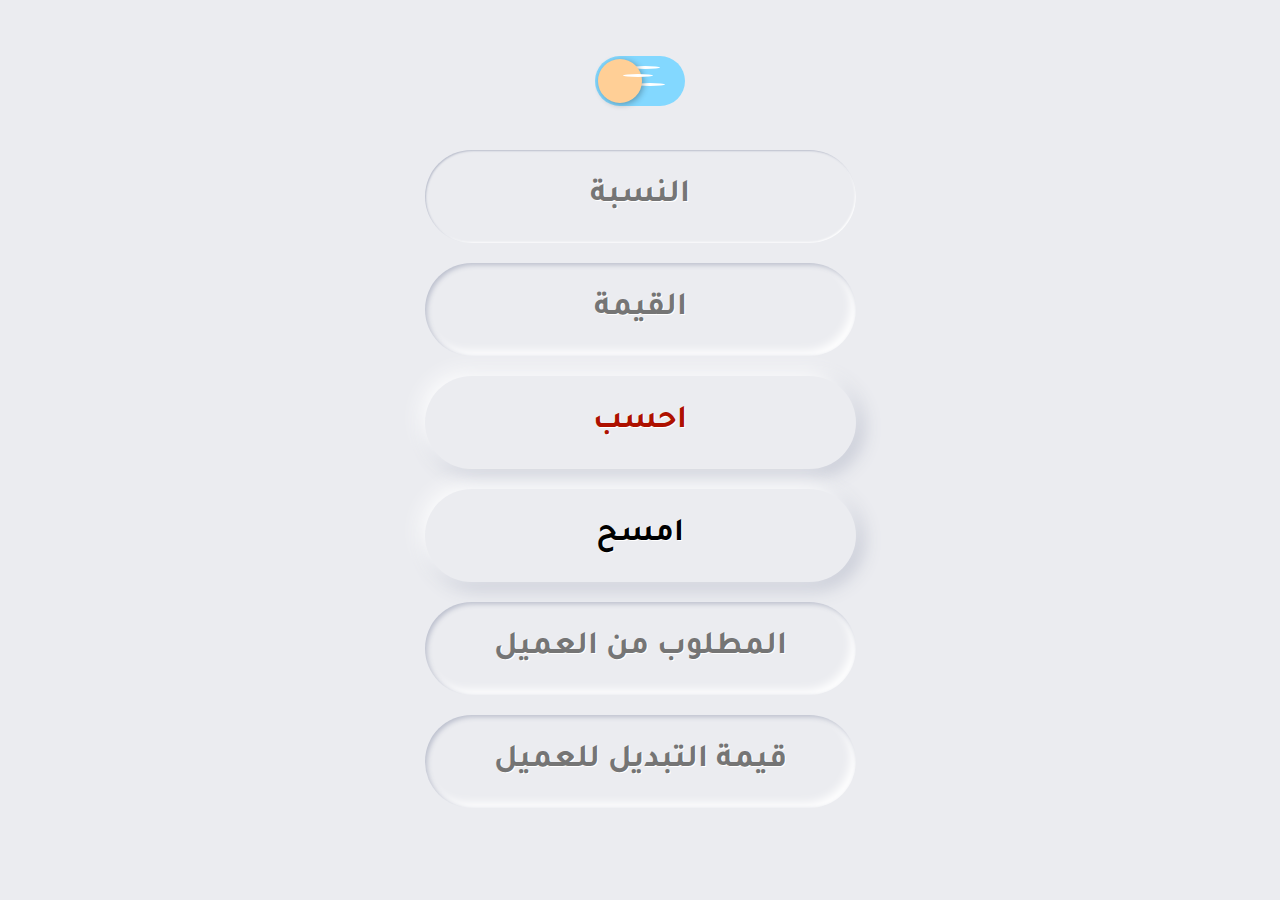
==== percentage-calculator/index.html @ 646aedae "percentage calc now integrated with main app" ====
<!DOCTYPE html>
<html lang="en">
  <head>
    <meta charset="UTF-8" />
    <meta
      name="viewport"
      content="width=device-width, initial-scale=1.0"
    />
    <title>حاسبة النسبة</title>
    <link rel="shortcut icon" href="/favicon.ico" />
    <link rel="icon" sizes="16x16 32x32 64x64" href="/favicon.ico" />
    <link
      href="https://fonts.googleapis.com/css2?family=Tajawal:wght@200;300;400;500;700;800;900&display=swap"
      rel="stylesheet"
    />
    <link rel="stylesheet" href="./style/style.css" />
    <link rel="manifest" href="manifest.webmanifest" />
    <link rel="apple-touch-icon" href="/icon-192x192.png" />
    <link rel="apple-touch-icon" href="/icon-256x256.png" />
    <link rel="apple-touch-icon" href="/icon-384x384.png" />
    <link rel="apple-touch-icon" href="/icon-512x512.png" />
    <meta name="apple-mobile-web-app-status-bar" content="#fff" />
    <meta name="theme-color" content="#fff" />
  </head>
  <body>
    <div class="toggleWrapper">
      <input name="theme" type="checkbox" class="dn" id="dn" />
      <label for="dn" class="toggle">
        <span class="toggle_handler">
          <span class="crater crater--1"></span>
          <span class="crater crater--2"></span>
          <span class="crater crater--3"></span>
        </span>
        <span class="star star--1"></span>
        <span class="star star--2"></span>
        <span class="star star--3"></span>
        <span class="star star--4"></span>
        <span class="star star--5"></span>
        <span class="star star--6"></span>
      </label>
    </div>
    <div class="calc-container">
      <form>
        <div class="input">
          <label>
            <input
              type="number"
              placeholder="النسبة"
              id="percent"
              maxlength="2"
              autocomplete="off"
            />
          </label>
          <label>
            <input
              type="number"
              placeholder="القيمة"
              id="amount"
              maxlength="4"
              autocomplete="off"
            />
          </label>
          <button class="red" id="calcBt" type="button">احسب</button>
        </div>
        <div class="output">
          <button class="black" id="deleteBt" type="reset">
            امسح
          </button>
          <label>
            <input
              type="number"
              class="result red"
              placeholder="المطلوب من العميل"
              id="agentResult"
              value=""
              readonly
            />
          </label>
          <label>
            <input
              type="number"
              class="result red"
              placeholder="قيمة التبديل للعميل"
              id="exchangeAmount"
              value=""
              readonly
            />
          </label>
        </div>
      </form>
    </div>
    <script src="./dark-mode.js"></script>
    <script src="./app.js"></script>
  </body>
</html>
---- percentage-calculator/style/style.css ----
@import url("https://fonts.googleapis.com/css2?family=Tajawal:wght@400;500;700;800;900&display=swap");
html {
  --color-red: #ae1100;
  --color-bg: #ebecf0;
  --color-shadow: #babecc;
  --color-white: #ffffff;
  --padding: 25px;
}

html[data-theme='dark'] {
  --color-red: #13cfbc;
  --color-bg: #1a1a1a;
  --color-shadow: rgba(0, 0, 0, 0.5);
  --color-white: #1a1a1a;
  --font-color: white;
}

*::after,
*::before {
  -webkit-box-sizing: border-box;
          box-sizing: border-box;
}

body,
p,
input,
button {
  font-family: 'Tajawal';
  color: var(--font-color);
  font-size: 3vh;
}

body {
  background-color: var(--color-bg);
  display: -webkit-box;
  display: -ms-flexbox;
  display: flex;
  -webkit-box-orient: vertical;
  -webkit-box-direction: normal;
      -ms-flex-direction: column;
          flex-direction: column;
  -webkit-box-pack: center;
      -ms-flex-pack: center;
          justify-content: center;
  -webkit-box-align: center;
      -ms-flex-align: center;
          align-items: center;
  height: 100vh;
  overflow: hidden;
  margin: 0;
}

.calc-container {
  display: -webkit-box;
  display: -ms-flexbox;
  display: flex;
  -webkit-box-align: center;
      -ms-flex-align: center;
          align-items: center;
  -webkit-box-pack: center;
      -ms-flex-pack: center;
          justify-content: center;
  -webkit-box-orient: vertical;
  -webkit-box-direction: normal;
      -ms-flex-direction: column;
          flex-direction: column;
  padding: 3vh;
  width: 38.4vh;
}

.calc-container button,
.calc-container input {
  margin: 10px 0;
  text-align: center;
  font-weight: bolder;
  border: 0;
  outline: 0;
  font-size: 1.2em;
  border-radius: 60vh;
  padding: 3vh;
  background-color: var(--color-bg);
  text-shadow: 1px 1px 0 var(--color-white);
}

@media only screen and (max-width: 600px) {
  .calc-container button,
  .calc-container input {
    font-size: 1em;
    border-radius: 9vh;
    padding: 3vh 1vh;
  }
}

input {
  padding: var(--padding) 30px;
  -webkit-box-shadow: inset 2px 2px 5px var(--color-shadow), inset -5px -5px 10px var(--color-white);
          box-shadow: inset 2px 2px 5px var(--color-shadow), inset -5px -5px 10px var(--color-white);
  -webkit-box-sizing: border-box;
          box-sizing: border-box;
  -webkit-transition: 0.2s ease-in-out;
  transition: 0.2s ease-in-out;
}

input:focus {
  -webkit-box-shadow: inset 1px 1px 2px var(--color-shadow), inset -1px -1px 2px var(--color-white);
          box-shadow: inset 1px 1px 2px var(--color-shadow), inset -1px -1px 2px var(--color-white);
}

input::-webkit-outer-spin-button, input::-webkit-inner-spin-button {
  -webkit-appearance: none;
  margin: 0;
}

.result,
.red {
  color: var(--color-red);
}

.input,
.output {
  display: -webkit-box;
  display: -ms-flexbox;
  display: flex;
  -webkit-box-orient: vertical;
  -webkit-box-direction: normal;
      -ms-flex-direction: column;
          flex-direction: column;
  -webkit-box-pack: center;
      -ms-flex-pack: center;
          justify-content: center;
  -webkit-box-align: center;
      -ms-flex-align: center;
          align-items: center;
}

button {
  width: 100%;
  padding: 35px 0;
  color: var(--font-color);
  font-weight: bold;
  -webkit-box-shadow: -5px -5px 20px var(--color-white), 5px 5px 20px var(--color-shadow);
          box-shadow: -5px -5px 20px var(--color-white), 5px 5px 20px var(--color-shadow);
  -webkit-transition: all 0.2s ease-in-out;
  transition: all 0.2s ease-in-out;
  cursor: pointer;
  font-weight: 600;
}

button:hover {
  -webkit-box-shadow: -2px -2px 5px var(--color-white), 2px 2px 5px var(--color-shadow);
          box-shadow: -2px -2px 5px var(--color-white), 2px 2px 5px var(--color-shadow);
}

button:active {
  -webkit-box-shadow: inset 1px 1px 2px var(--color-shadow), inset -1px -1px 2px var(--color-white);
          box-shadow: inset 1px 1px 2px var(--color-shadow), inset -1px -1px 2px var(--color-white);
}

.toggleWrapper {
  overflow: hidden;
}

.toggleWrapper input {
  position: absolute;
  left: -99em;
}

.toggleWrapper .toggle {
  cursor: pointer;
  display: inline-block;
  position: relative;
  width: 90px;
  height: 50px;
  background-color: #83d8ff;
  border-radius: 84px;
  -webkit-transition: background-color 200ms cubic-bezier(0.445, 0.05, 0.55, 0.95);
  transition: background-color 200ms cubic-bezier(0.445, 0.05, 0.55, 0.95);
}

.toggleWrapper .toggle .toggle_handler {
  display: inline-block;
  position: relative;
  z-index: 1;
  top: 3px;
  left: 3px;
  width: 44px;
  height: 44px;
  background-color: #ffcf96;
  border-radius: 50px;
  -webkit-box-shadow: 0 2px 6px rgba(0, 0, 0, 0.3);
          box-shadow: 0 2px 6px rgba(0, 0, 0, 0.3);
  -webkit-transition: all 400ms cubic-bezier(0.68, -0.55, 0.265, 1.55);
  transition: all 400ms cubic-bezier(0.68, -0.55, 0.265, 1.55);
  -webkit-transform: rotate(-45deg);
          transform: rotate(-45deg);
}

.toggleWrapper .toggle .toggle_handler .crater {
  position: absolute;
  background-color: #e8cda5;
  opacity: 0;
  -webkit-transition: opacity 200ms ease-in-out;
  transition: opacity 200ms ease-in-out;
  border-radius: 100%;
}

.toggleWrapper .toggle .toggle_handler .crater--1 {
  top: 18px;
  left: 10px;
  width: 4px;
  height: 4px;
}

.toggleWrapper .toggle .toggle_handler .crater--2 {
  top: 28px;
  left: 22px;
  width: 6px;
  height: 6px;
}

.toggleWrapper .toggle .toggle_handler .crater--3 {
  top: 10px;
  left: 25px;
  width: 8px;
  height: 8px;
}

.toggleWrapper .toggle .star {
  position: absolute;
  background-color: #ffffff;
  -webkit-transition: all 300ms cubic-bezier(0.445, 0.05, 0.55, 0.95);
  transition: all 300ms cubic-bezier(0.445, 0.05, 0.55, 0.95);
  border-radius: 50%;
}

.toggleWrapper .toggle .star--1 {
  top: 10px;
  left: 35px;
  z-index: 0;
  width: 30px;
  height: 3px;
}

.toggleWrapper .toggle .star--2 {
  top: 18px;
  left: 28px;
  z-index: 1;
  width: 30px;
  height: 3px;
}

.toggleWrapper .toggle .star--3 {
  top: 27px;
  left: 40px;
  z-index: 0;
  width: 30px;
  height: 3px;
}

.toggleWrapper .toggle .star--4,
.toggleWrapper .toggle .star--5,
.toggleWrapper .toggle .star--6 {
  opacity: 0;
  -webkit-transition: all 300ms 0 cubic-bezier(0.445, 0.05, 0.55, 0.95);
  transition: all 300ms 0 cubic-bezier(0.445, 0.05, 0.55, 0.95);
}

.toggleWrapper .toggle .star--4 {
  top: 16px;
  left: 11px;
  z-index: 0;
  width: 2px;
  height: 2px;
  -webkit-transform: translate3d(3px, 0, 0);
          transform: translate3d(3px, 0, 0);
}

.toggleWrapper .toggle .star--5 {
  top: 32px;
  left: 17px;
  z-index: 0;
  width: 3px;
  height: 3px;
  -webkit-transform: translate3d(3px, 0, 0);
          transform: translate3d(3px, 0, 0);
}

.toggleWrapper .toggle .star--6 {
  top: 36px;
  left: 28px;
  z-index: 0;
  width: 2px;
  height: 2px;
  -webkit-transform: translate3d(3px, 0, 0);
          transform: translate3d(3px, 0, 0);
}

@media only screen and (max-width: 600px) {
  .toggleWrapper {
    -webkit-transform: scale(0.8);
            transform: scale(0.8);
  }
}

[type='checkbox']:checked + .toggle {
  background-color: #749dd6;
}

[type='checkbox']:checked + .toggle:before {
  color: #749ed7;
}

[type='checkbox']:checked + .toggle:after {
  color: #ffffff;
}

[type='checkbox']:checked + .toggle .calc-container {
  background-color: red;
}

[type='checkbox']:checked + .toggle .toggle_handler {
  background-color: #ffe5b5;
  -webkit-transform: translate3d(40px, 0, 0) rotate(0);
          transform: translate3d(40px, 0, 0) rotate(0);
}

[type='checkbox']:checked + .toggle .toggle_handler .crater {
  opacity: 1;
}

@-webkit-keyframes randomMove {
  0% {
    opacity: 0;
  }
  100% {
    opacity: 1;
  }
  0% {
    opacity: 0;
  }
}

@keyframes randomMove {
  0% {
    opacity: 0;
  }
  100% {
    opacity: 1;
  }
  0% {
    opacity: 0;
  }
}

[type='checkbox']:checked + .toggle .star--1,
[type='checkbox']:checked + .toggle .star--2,
[type='checkbox']:checked + .toggle .star--3,
[type='checkbox']:checked + .toggle .star--4,
[type='checkbox']:checked + .toggle .star--5,
[type='checkbox']:checked + .toggle .star--6 {
  animation: randomMove 3s infinite ease-in-out alternate-reverse;
}

[type='checkbox']:checked + .toggle .star--1 {
  width: 2px;
  height: 2px;
  -webkit-animation-delay: 2s;
          animation-delay: 2s;
}

[type='checkbox']:checked + .toggle .star--2 {
  width: 4px;
  height: 4px;
  -webkit-transform: translate3d(-7px, 0, 0);
          transform: translate3d(-7px, 0, 0);
  -webkit-animation-delay: 8s;
          animation-delay: 8s;
}

[type='checkbox']:checked + .toggle .star--3 {
  width: 2px;
  height: 2px;
  -webkit-transform: translate3d(-7px, 0, 0);
          transform: translate3d(-7px, 0, 0);
  -webkit-animation-delay: 5s;
          animation-delay: 5s;
}

[type='checkbox']:checked + .toggle .star--4,
[type='checkbox']:checked + .toggle .star--5,
[type='checkbox']:checked + .toggle .star--6 {
  opacity: 1;
  -webkit-transform: translate3d(0, 0, 0);
          transform: translate3d(0, 0, 0);
}

[type='checkbox']:checked + .toggle .star--4 {
  -webkit-transition: all 300ms 200ms cubic-bezier(0.445, 0.05, 0.55, 0.95);
  transition: all 300ms 200ms cubic-bezier(0.445, 0.05, 0.55, 0.95);
  -webkit-animation-delay: 12s;
          animation-delay: 12s;
}

[type='checkbox']:checked + .toggle .star--5 {
  -webkit-transition: all 300ms 300ms cubic-bezier(0.445, 0.05, 0.55, 0.95);
  transition: all 300ms 300ms cubic-bezier(0.445, 0.05, 0.55, 0.95);
  -webkit-animation-delay: 9s;
          animation-delay: 9s;
}

[type='checkbox']:checked + .toggle .star--6 {
  -webkit-transition: all 300ms 400ms cubic-bezier(0.445, 0.05, 0.55, 0.95);
  transition: all 300ms 400ms cubic-bezier(0.445, 0.05, 0.55, 0.95);
  -webkit-animation-delay: 1s;
          animation-delay: 1s;
}
/*# sourceMappingURL=style.css.map */
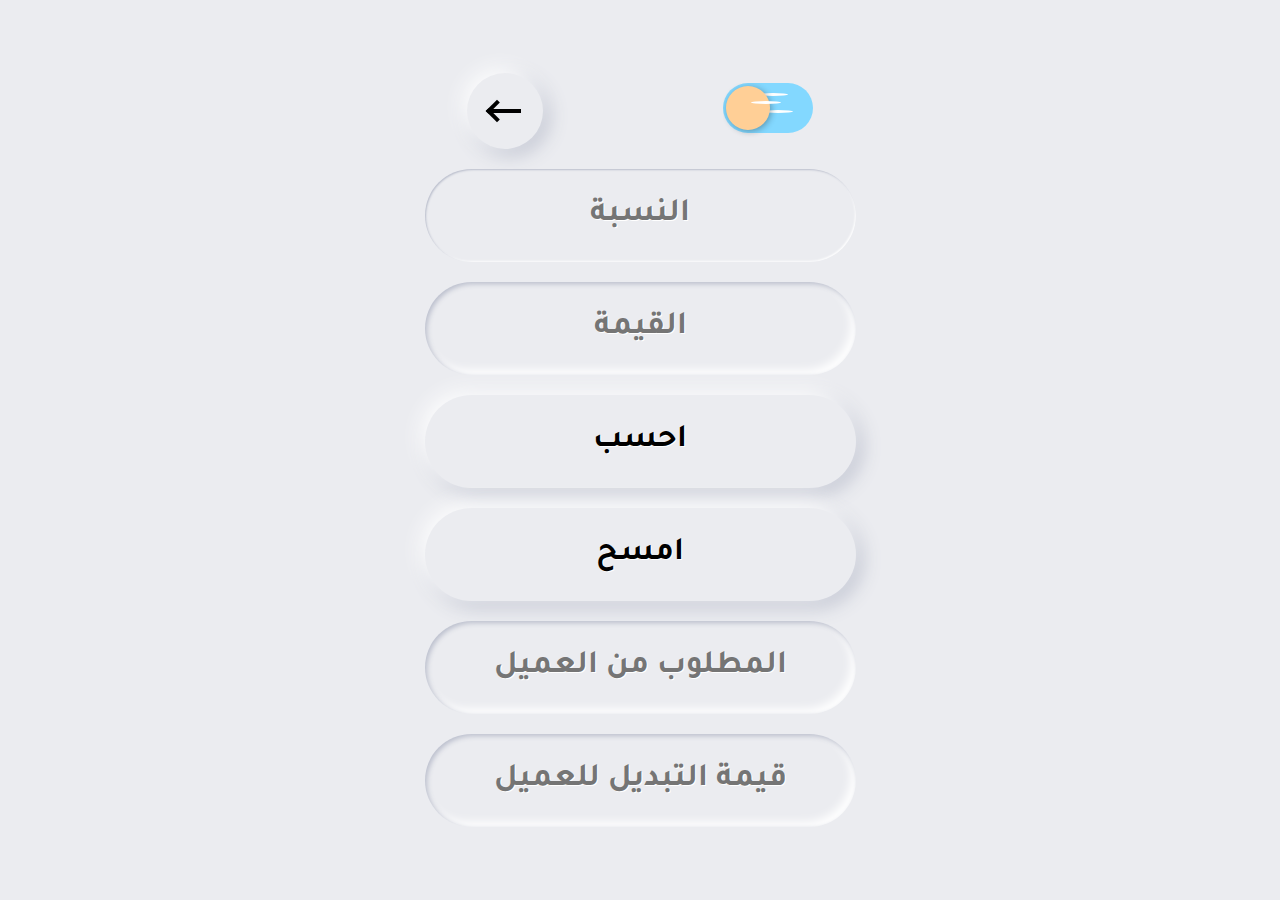
==== commit 48d8b293: "Added back button in calc app" ====
--- a/percentage-calculator/index.html
+++ b/percentage-calculator/index.html
@@ -9,37 +9,31 @@
     <title>حاسبة النسبة</title>
     <link rel="shortcut icon" href="/favicon.ico" />
     <link rel="icon" sizes="16x16 32x32 64x64" href="/favicon.ico" />
-    <link
-      href="https://fonts.googleapis.com/css2?family=Tajawal:wght@200;300;400;500;700;800;900&display=swap"
-      rel="stylesheet"
-    />
     <link rel="stylesheet" href="./style/style.css" />
-    <link rel="manifest" href="manifest.webmanifest" />
-    <link rel="apple-touch-icon" href="/icon-192x192.png" />
-    <link rel="apple-touch-icon" href="/icon-256x256.png" />
-    <link rel="apple-touch-icon" href="/icon-384x384.png" />
-    <link rel="apple-touch-icon" href="/icon-512x512.png" />
-    <meta name="apple-mobile-web-app-status-bar" content="#fff" />
-    <meta name="theme-color" content="#fff" />
   </head>
   <body>
-    <div class="toggleWrapper">
-      <input name="theme" type="checkbox" class="dn" id="dn" />
-      <label for="dn" class="toggle">
-        <span class="toggle_handler">
-          <span class="crater crater--1"></span>
-          <span class="crater crater--2"></span>
-          <span class="crater crater--3"></span>
-        </span>
-        <span class="star star--1"></span>
-        <span class="star star--2"></span>
-        <span class="star star--3"></span>
-        <span class="star star--4"></span>
-        <span class="star star--5"></span>
-        <span class="star star--6"></span>
-      </label>
-    </div>
     <div class="calc-container">
+      <div class="top-buttons">
+        <button onclick="window.history.back();" class="back-btn">
+          <span class="gg-arrow-left"></span>
+        </button>
+        <div class="toggleWrapper">
+          <input name="theme" type="checkbox" class="dn" id="dn" />
+          <label for="dn" class="toggle">
+            <span class="toggle_handler">
+              <span class="crater crater--1"></span>
+              <span class="crater crater--2"></span>
+              <span class="crater crater--3"></span>
+            </span>
+            <span class="star star--1"></span>
+            <span class="star star--2"></span>
+            <span class="star star--3"></span>
+            <span class="star star--4"></span>
+            <span class="star star--5"></span>
+            <span class="star star--6"></span>
+          </label>
+        </div>
+      </div>
       <form>
         <div class="input">
           <label>
@@ -60,12 +54,10 @@
               autocomplete="off"
             />
           </label>
-          <button class="red" id="calcBt" type="button">احسب</button>
+          <button id="calcBt" type="button">احسب</button>
         </div>
         <div class="output">
-          <button class="black" id="deleteBt" type="reset">
-            امسح
-          </button>
+          <button id="deleteBt" type="reset">امسح</button>
           <label>
             <input
               type="number"
--- a/percentage-calculator/style/style.css
+++ b/percentage-calculator/style/style.css
@@ -50,6 +50,50 @@
   margin: 0;
 }
 
+.back-btn {
+  width: -webkit-max-content;
+  width: -moz-max-content;
+  width: max-content;
+  padding: 0;
+}
+
+.back-btn .gg-arrow-left {
+  -webkit-box-sizing: border-box;
+          box-sizing: border-box;
+  position: relative;
+  display: block;
+  -webkit-transform: scale(2);
+          transform: scale(2);
+  width: 22px;
+  height: 22px;
+}
+
+.back-btn .gg-arrow-left::after, .back-btn .gg-arrow-left::before {
+  content: '';
+  display: block;
+  -webkit-box-sizing: border-box;
+          box-sizing: border-box;
+  position: absolute;
+  left: 3px;
+}
+
+.back-btn .gg-arrow-left::after {
+  width: 8px;
+  height: 8px;
+  border-bottom: 2px solid;
+  border-left: 2px solid;
+  -webkit-transform: rotate(45deg);
+          transform: rotate(45deg);
+  bottom: 7px;
+}
+
+.back-btn .gg-arrow-left::before {
+  width: 16px;
+  height: 2px;
+  bottom: 10px;
+  background: currentColor;
+}
+
 .calc-container {
   display: -webkit-box;
   display: -ms-flexbox;
@@ -64,8 +108,33 @@
   -webkit-box-direction: normal;
       -ms-flex-direction: column;
           flex-direction: column;
-  padding: 3vh;
   width: 38.4vh;
+}
+
+.calc-container .top-buttons {
+  display: -webkit-box;
+  display: -ms-flexbox;
+  display: flex;
+  -webkit-box-pack: justify;
+      -ms-flex-pack: justify;
+          justify-content: space-between;
+  -webkit-box-align: center;
+      -ms-flex-align: center;
+          align-items: center;
+  width: 100%;
+}
+
+@media only screen and (max-width: 600px) {
+  .calc-container .top-buttons {
+    width: 80%;
+  }
+  .calc-container .top-buttons button {
+    padding: 20px;
+  }
+  .calc-container .top-buttons .gg-arrow-left {
+    -webkit-transform: scale(1);
+            transform: scale(1);
+  }
 }
 
 .calc-container button,
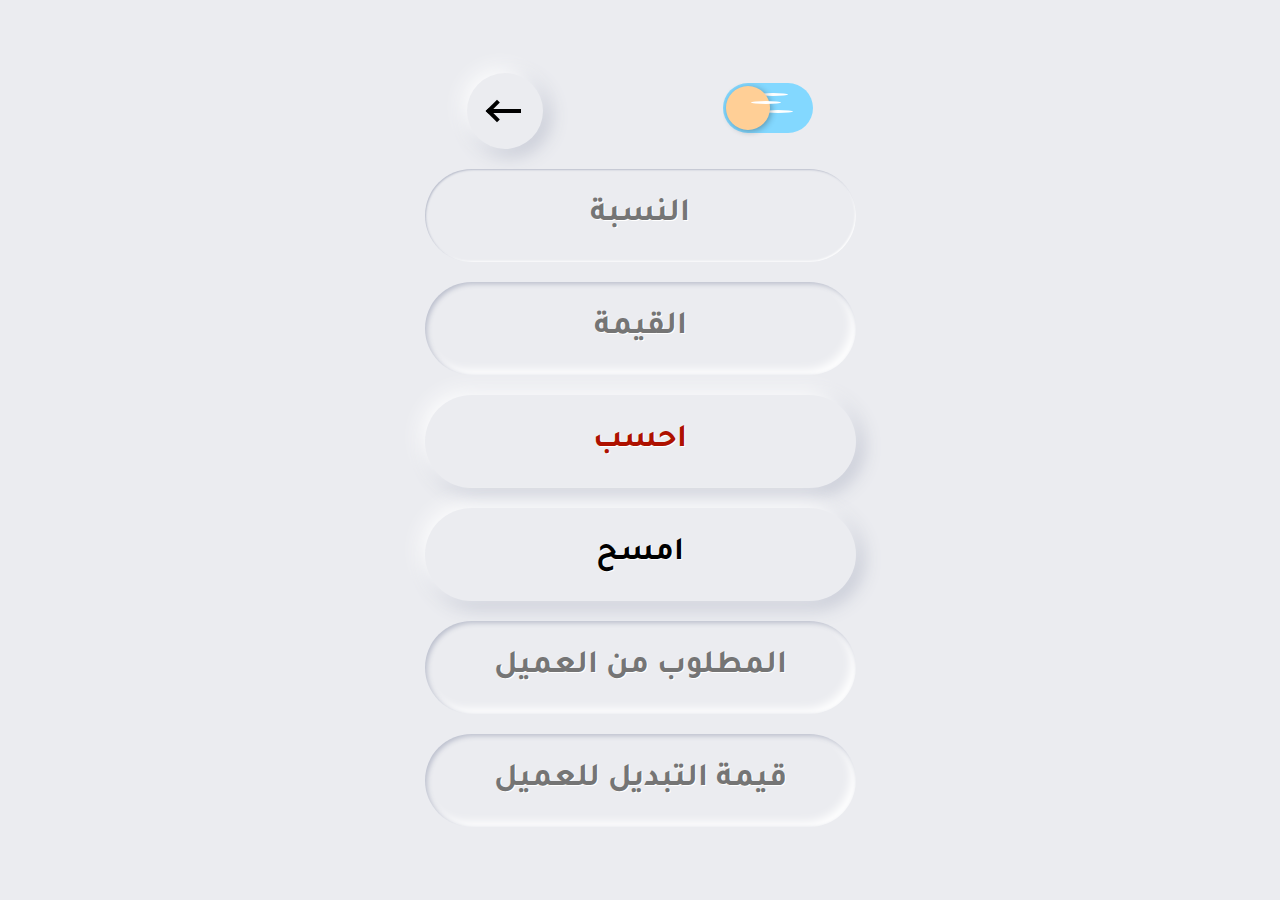
==== commit 82ba31f9: "some code enforcement" ====
--- a/percentage-calculator/index.html
+++ b/percentage-calculator/index.html
@@ -54,14 +54,16 @@
               autocomplete="off"
             />
           </label>
-          <button id="calcBt" type="button">احسب</button>
+          <button class="special-font-clr" id="calcBt" type="button">
+            احسب
+          </button>
         </div>
         <div class="output">
           <button id="deleteBt" type="reset">امسح</button>
           <label>
             <input
               type="number"
-              class="result red"
+              class="result special-font-clr"
               placeholder="المطلوب من العميل"
               id="agentResult"
               value=""
@@ -71,7 +73,7 @@
           <label>
             <input
               type="number"
-              class="result red"
+              class="result special-font-clr"
               placeholder="قيمة التبديل للعميل"
               id="exchangeAmount"
               value=""
--- a/percentage-calculator/style/style.css
+++ b/percentage-calculator/style/style.css
@@ -1,6 +1,6 @@
 @import url("https://fonts.googleapis.com/css2?family=Tajawal:wght@400;500;700;800;900&display=swap");
 html {
-  --color-red: #ae1100;
+  --special-font-clr: #ae1100;
   --color-bg: #ebecf0;
   --color-shadow: #babecc;
   --color-white: #ffffff;
@@ -8,17 +8,22 @@
 }
 
 html[data-theme='dark'] {
-  --color-red: #13cfbc;
+  --special-font-clr: #13cfbc;
   --color-bg: #1a1a1a;
-  --color-shadow: rgba(0, 0, 0, 0.5);
+  --color-shadow: rgba(0, 0, 0, 0.9);
   --color-white: #1a1a1a;
   --font-color: white;
 }
 
+*,
 *::after,
 *::before {
   -webkit-box-sizing: border-box;
           box-sizing: border-box;
+  -webkit-user-select: none;
+     -moz-user-select: none;
+      -ms-user-select: none;
+          user-select: none;
 }
 
 body,
@@ -50,6 +55,29 @@
   margin: 0;
 }
 
+button {
+  width: 100%;
+  padding: 35px 0;
+  color: var(--font-color);
+  font-weight: bold;
+  -webkit-box-shadow: -5px -5px 20px var(--color-white), 5px 5px 20px var(--color-shadow);
+          box-shadow: -5px -5px 20px var(--color-white), 5px 5px 20px var(--color-shadow);
+  -webkit-transition: all 0.2s ease-in-out;
+  transition: all 0.2s ease-in-out;
+  cursor: pointer;
+  font-weight: 600;
+}
+
+button:hover {
+  -webkit-box-shadow: -2px -2px 5px var(--color-white), 2px 2px 5px var(--color-shadow);
+          box-shadow: -2px -2px 5px var(--color-white), 2px 2px 5px var(--color-shadow);
+}
+
+button:active {
+  -webkit-box-shadow: inset 1px 1px 2px var(--color-shadow), inset -1px -1px 2px var(--color-white);
+          box-shadow: inset 1px 1px 2px var(--color-shadow), inset -1px -1px 2px var(--color-white);
+}
+
 .back-btn {
   width: -webkit-max-content;
   width: -moz-max-content;
@@ -126,7 +154,7 @@
 
 @media only screen and (max-width: 600px) {
   .calc-container .top-buttons {
-    width: 80%;
+    width: 75%;
   }
   .calc-container .top-buttons button {
     padding: 20px;
@@ -181,8 +209,8 @@
 }
 
 .result,
-.red {
-  color: var(--color-red);
+.special-font-clr {
+  color: var(--special-font-clr);
 }
 
 .input,
@@ -200,29 +228,6 @@
   -webkit-box-align: center;
       -ms-flex-align: center;
           align-items: center;
-}
-
-button {
-  width: 100%;
-  padding: 35px 0;
-  color: var(--font-color);
-  font-weight: bold;
-  -webkit-box-shadow: -5px -5px 20px var(--color-white), 5px 5px 20px var(--color-shadow);
-          box-shadow: -5px -5px 20px var(--color-white), 5px 5px 20px var(--color-shadow);
-  -webkit-transition: all 0.2s ease-in-out;
-  transition: all 0.2s ease-in-out;
-  cursor: pointer;
-  font-weight: 600;
-}
-
-button:hover {
-  -webkit-box-shadow: -2px -2px 5px var(--color-white), 2px 2px 5px var(--color-shadow);
-          box-shadow: -2px -2px 5px var(--color-white), 2px 2px 5px var(--color-shadow);
-}
-
-button:active {
-  -webkit-box-shadow: inset 1px 1px 2px var(--color-shadow), inset -1px -1px 2px var(--color-white);
-          box-shadow: inset 1px 1px 2px var(--color-shadow), inset -1px -1px 2px var(--color-white);
 }
 
 .toggleWrapper {
